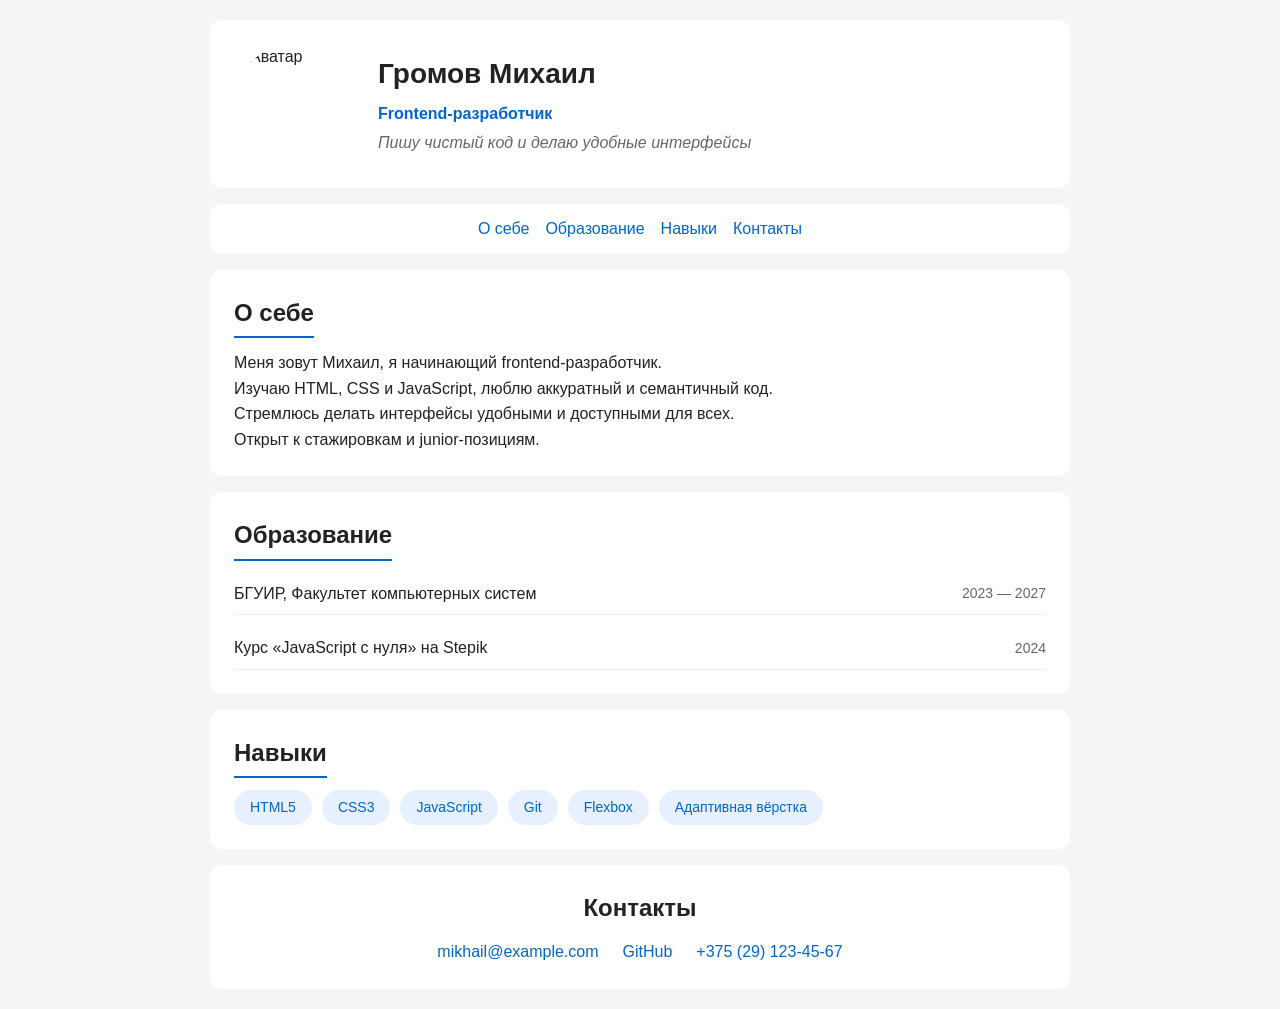
==== task1/index.html @ 6ad2fdac "task2" ====
<!DOCTYPE html>
<html lang="ru">
<head>
    <meta charset="utf-8">
    <meta name="viewport" content="width=device-width, initial-scale=1.0">
    <title>Резюме — Громов Михаил</title>
    <link rel="stylesheet" href="style.css">
</head>
<body>

    <header class="header">
        <img src="https://i.pravatar.cc/300" alt="Аватар" class="avatar">
        <div class="header-info">
            <h1>Громов Михаил</h1>
            <p class="position">Frontend-разработчик</p>
            <p class="slogan">Пишу чистый код и делаю удобные интерфейсы</p>
        </div>
    </header>

    <nav class="nav">
        <a href="#about">О себе</a>
        <a href="#education">Образование</a>
        <a href="#skills">Навыки</a>
        <a href="#contacts">Контакты</a>
    </nav>

    <main>

        <section id="about" class="section">
            <h2>О себе</h2>
            <article>
                <p>Меня зовут Михаил, я начинающий frontend-разработчик.</p>
                <p>Изучаю HTML, CSS и JavaScript, люблю аккуратный и семантичный код.</p>
                <p>Стремлюсь делать интерфейсы удобными и доступными для всех.</p>
                <p>Открыт к стажировкам и junior-позициям.</p>
            </article>
        </section>

        <section id="education" class="section">
            <h2>Образование</h2>
            <ul class="education-list">
                <li>
                    <span class="edu-place">БГУИР, Факультет компьютерных систем</span>
                    <span class="edu-years">2023 — 2027</span>
                </li>
                <li>
                    <span class="edu-place">Курс «JavaScript с нуля» на Stepik</span>
                    <span class="edu-years">2024</span>
                </li>
            </ul>
        </section>

        <section id="skills" class="section">
            <h2>Навыки</h2>
            <div class="skills">
                <span class="skill">HTML5</span>
                <span class="skill">CSS3</span>
                <span class="skill">JavaScript</span>
                <span class="skill">Git</span>
                <span class="skill">Flexbox</span>
                <span class="skill">Адаптивная вёрстка</span>
            </div>
        </section>

    </main>

    <footer id="contacts" class="footer">
        <h2>Контакты</h2>
        <div class="contacts">
            <a href="mailto:mikhail@example.com">mikhail@example.com</a>
            <a href="https://github.com/gromovmisha757-star" target="_blank" rel="noopener">GitHub</a>
            <a href="tel:+375291234567">+375 (29) 123-45-67</a>
        </div>
    </footer>

</body>
</html>
---- task1/style.css ----
* {
    margin: 0;
    padding: 0;
    box-sizing: border-box;
}

body {
    font-family: 'Segoe UI', Arial, sans-serif;
    line-height: 1.6;
    color: #222;
    background: #f5f5f5;
    max-width: 900px;
    margin: 0 auto;
    padding: 20px;
}

/* === Header === */
.header {
    display: flex;
    align-items: center;
    gap: 24px;
    background: #fff;
    padding: 24px;
    border-radius: 12px;
    margin-bottom: 16px;
    flex-wrap: wrap;
}

.avatar {
    width: 120px;
    height: 120px;
    border-radius: 50%;
    object-fit: cover;
    flex-shrink: 0;
}

.header-info {
    display: flex;
    flex-direction: column;
    gap: 4px;
}

.header-info h1 {
    font-size: 28px;
}

.position {
    color: #0066cc;
    font-weight: 600;
}

.slogan {
    color: #666;
    font-style: italic;
}

/* === Nav === */
.nav {
    display: flex;
    justify-content: center;
    flex-wrap: wrap;
    gap: 16px;
    background: #fff;
    padding: 12px 20px;
    border-radius: 12px;
    margin-bottom: 16px;
}

.nav a {
    color: #0066cc;
    text-decoration: none;
    font-weight: 500;
    transition: color 0.2s;
}

.nav a:hover {
    color: #003d80;
    text-decoration: underline;
}

/* === Sections === */
.section {
    background: #fff;
    padding: 24px;
    border-radius: 12px;
    margin-bottom: 16px;
}

.section h2 {
    margin-bottom: 12px;
    border-bottom: 2px solid #0066cc;
    display: inline-block;
    padding-bottom: 4px;
}

/* === Education === */
.education-list {
    list-style: none;
    display: flex;
    flex-direction: column;
    gap: 12px;
}

.education-list li {
    display: flex;
    justify-content: space-between;
    align-items: center;
    gap: 16px;
    flex-wrap: wrap;
    padding: 8px 0;
    border-bottom: 1px solid #eee;
}

.edu-years {
    color: #666;
    font-size: 14px;
}

/* === Skills === */
.skills {
    display: flex;
    flex-wrap: wrap;
    gap: 10px;
}

.skill {
    display: inline-block;
    padding: 6px 16px;
    background: #e6f0ff;
    color: #0066cc;
    border-radius: 20px;
    font-size: 14px;
    font-weight: 500;
}

/* === Footer === */
.footer {
    background: #fff;
    padding: 24px;
    border-radius: 12px;
    text-align: center;
}

.footer h2 {
    margin-bottom: 12px;
}

.contacts {
    display: flex;
    justify-content: center;
    flex-wrap: wrap;
    gap: 24px;
}

.contacts a {
    color: #0066cc;
    text-decoration: none;
    transition: color 0.2s;
}

.contacts a:hover {
    color: #003d80;
    text-decoration: underline;
}
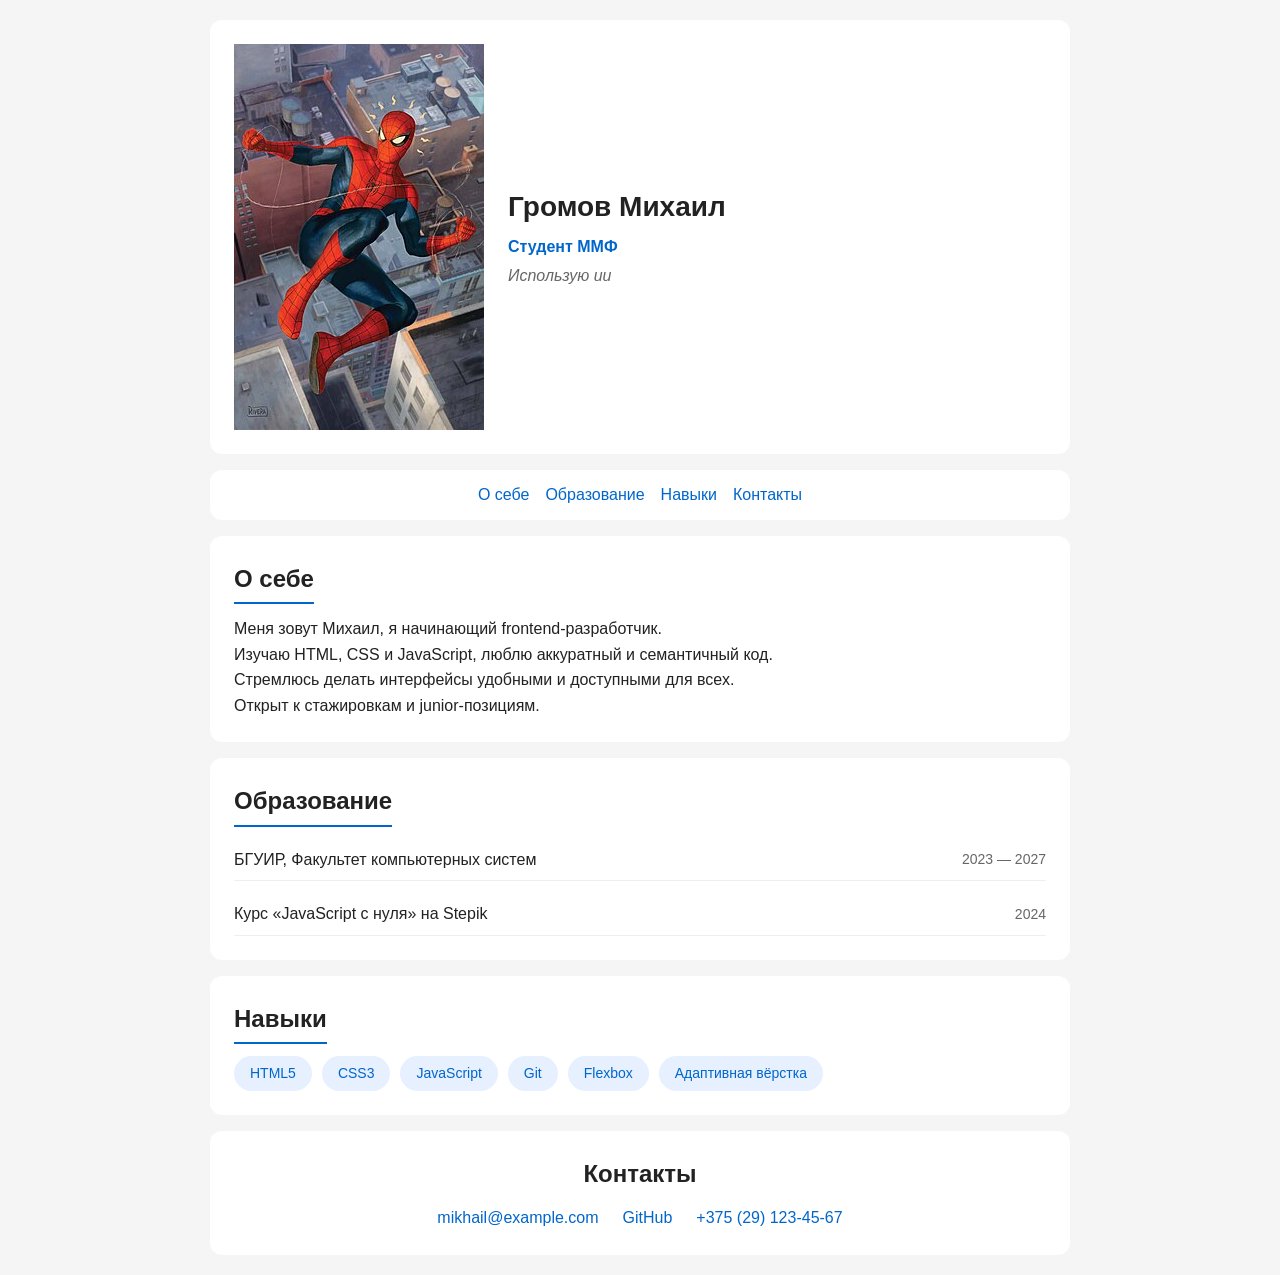
==== commit 4f4a0458: "feat(task1): add resume page with HTML, CSS and avatar" ====
--- a/task1/index.html
+++ b/task1/index.html
@@ -9,11 +9,11 @@
 <body>
 
     <header class="header">
-        <img src="https://i.pravatar.cc/300" alt="Аватар" class="avatar">
+        <img src="image]/Spider-Man_Marvel.jpg">
         <div class="header-info">
             <h1>Громов Михаил</h1>
-            <p class="position">Frontend-разработчик</p>
-            <p class="slogan">Пишу чистый код и делаю удобные интерфейсы</p>
+            <p class="position">Студент ММФ</p>
+            <p class="slogan">Использую ии</p>
         </div>
     </header>
 
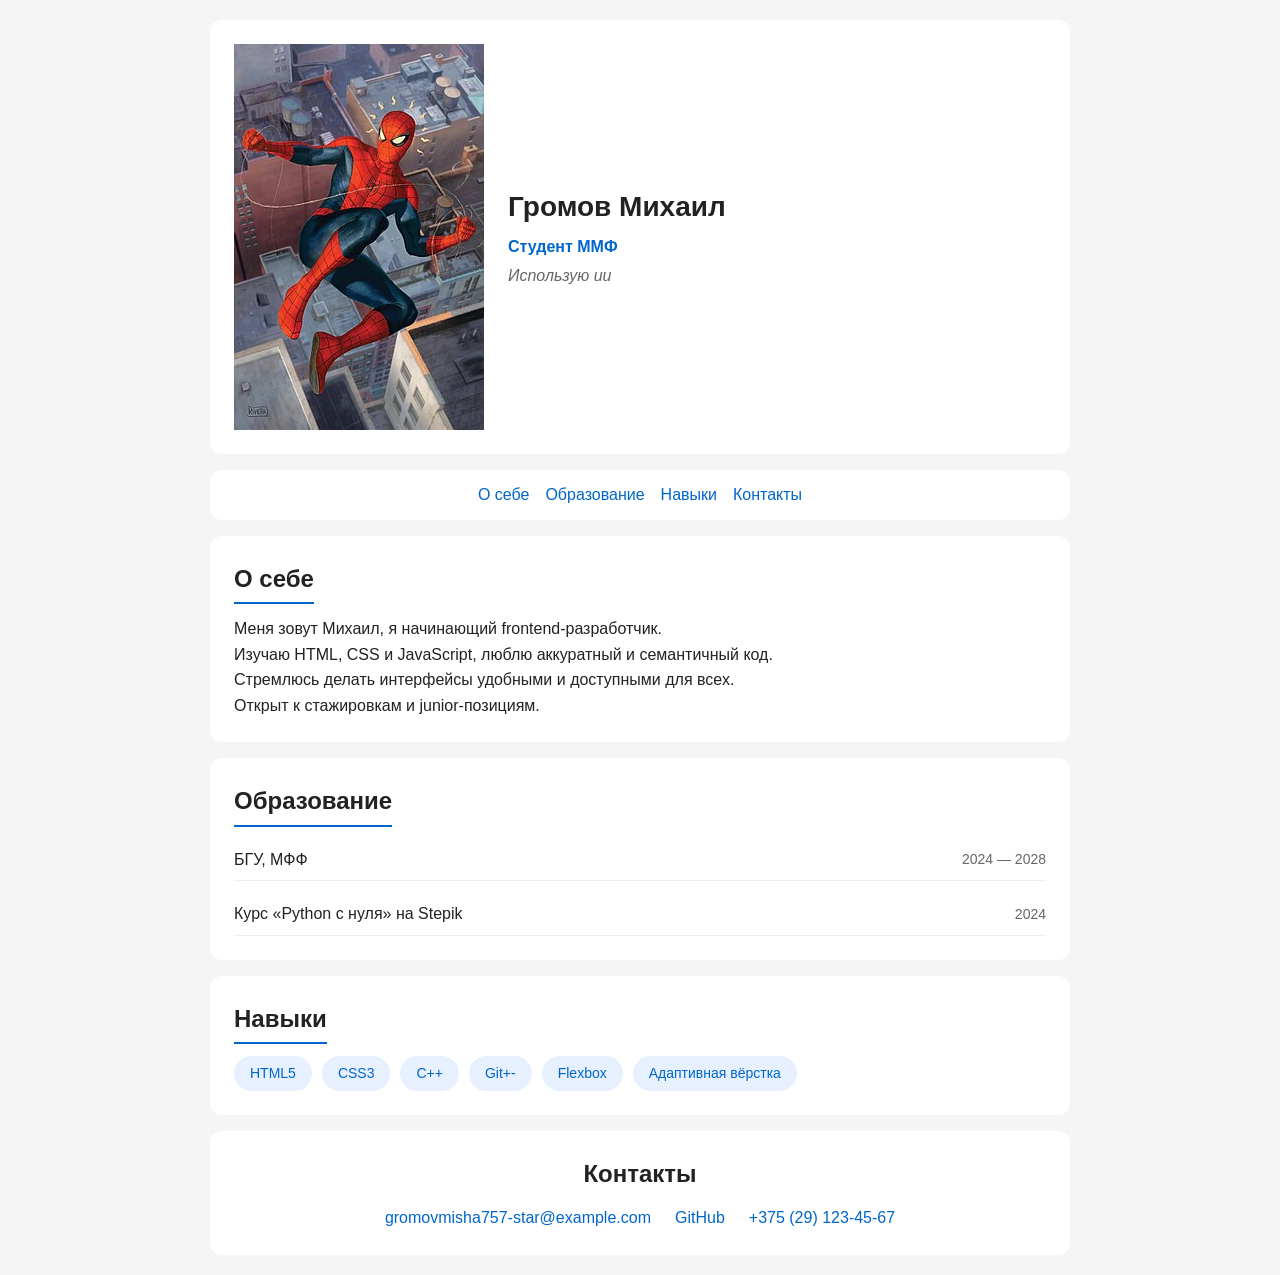
==== commit de0680da: "task1" ====
--- a/task1/index.html
+++ b/task1/index.html
@@ -9,7 +9,7 @@
 <body>
 
     <header class="header">
-        <img src="image]/Spider-Man_Marvel.jpg">
+        <img src="img/avatar.jpg">
         <div class="header-info">
             <h1>Громов Михаил</h1>
             <p class="position">Студент ММФ</p>
@@ -40,11 +40,11 @@
             <h2>Образование</h2>
             <ul class="education-list">
                 <li>
-                    <span class="edu-place">БГУИР, Факультет компьютерных систем</span>
-                    <span class="edu-years">2023 — 2027</span>
+                    <span class="edu-place">БГУ, МФФ</span>
+                    <span class="edu-years">2024 — 2028</span>
                 </li>
                 <li>
-                    <span class="edu-place">Курс «JavaScript с нуля» на Stepik</span>
+                    <span class="edu-place">Курс «Python с нуля» на Stepik</span>
                     <span class="edu-years">2024</span>
                 </li>
             </ul>
@@ -55,8 +55,8 @@
             <div class="skills">
                 <span class="skill">HTML5</span>
                 <span class="skill">CSS3</span>
-                <span class="skill">JavaScript</span>
-                <span class="skill">Git</span>
+                <span class="skill">C++</span>
+                <span class="skill">Git+-</span>
                 <span class="skill">Flexbox</span>
                 <span class="skill">Адаптивная вёрстка</span>
             </div>
@@ -67,7 +67,7 @@
     <footer id="contacts" class="footer">
         <h2>Контакты</h2>
         <div class="contacts">
-            <a href="mailto:mikhail@example.com">mikhail@example.com</a>
+            <a href="mailto:mikhail@example.com">gromovmisha757-star@example.com</a>
             <a href="https://github.com/gromovmisha757-star" target="_blank" rel="noopener">GitHub</a>
             <a href="tel:+375291234567">+375 (29) 123-45-67</a>
         </div>
